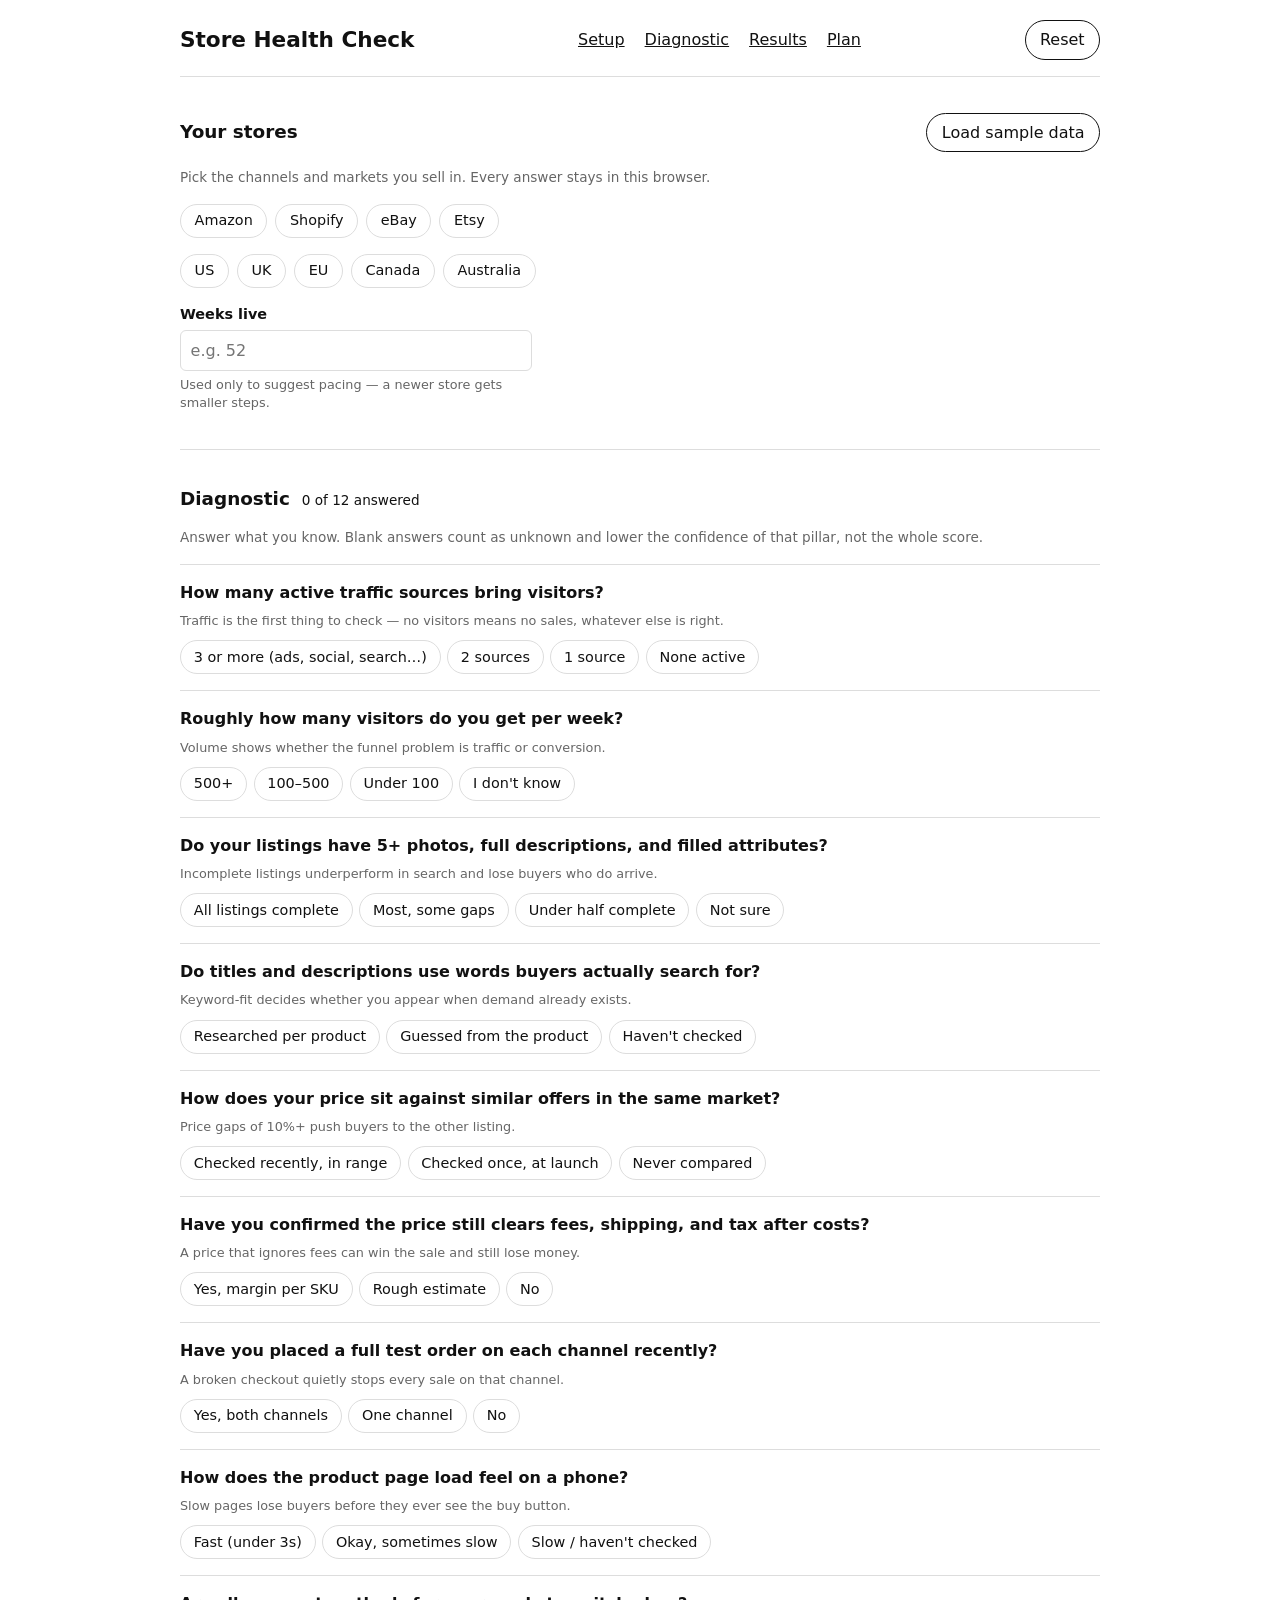
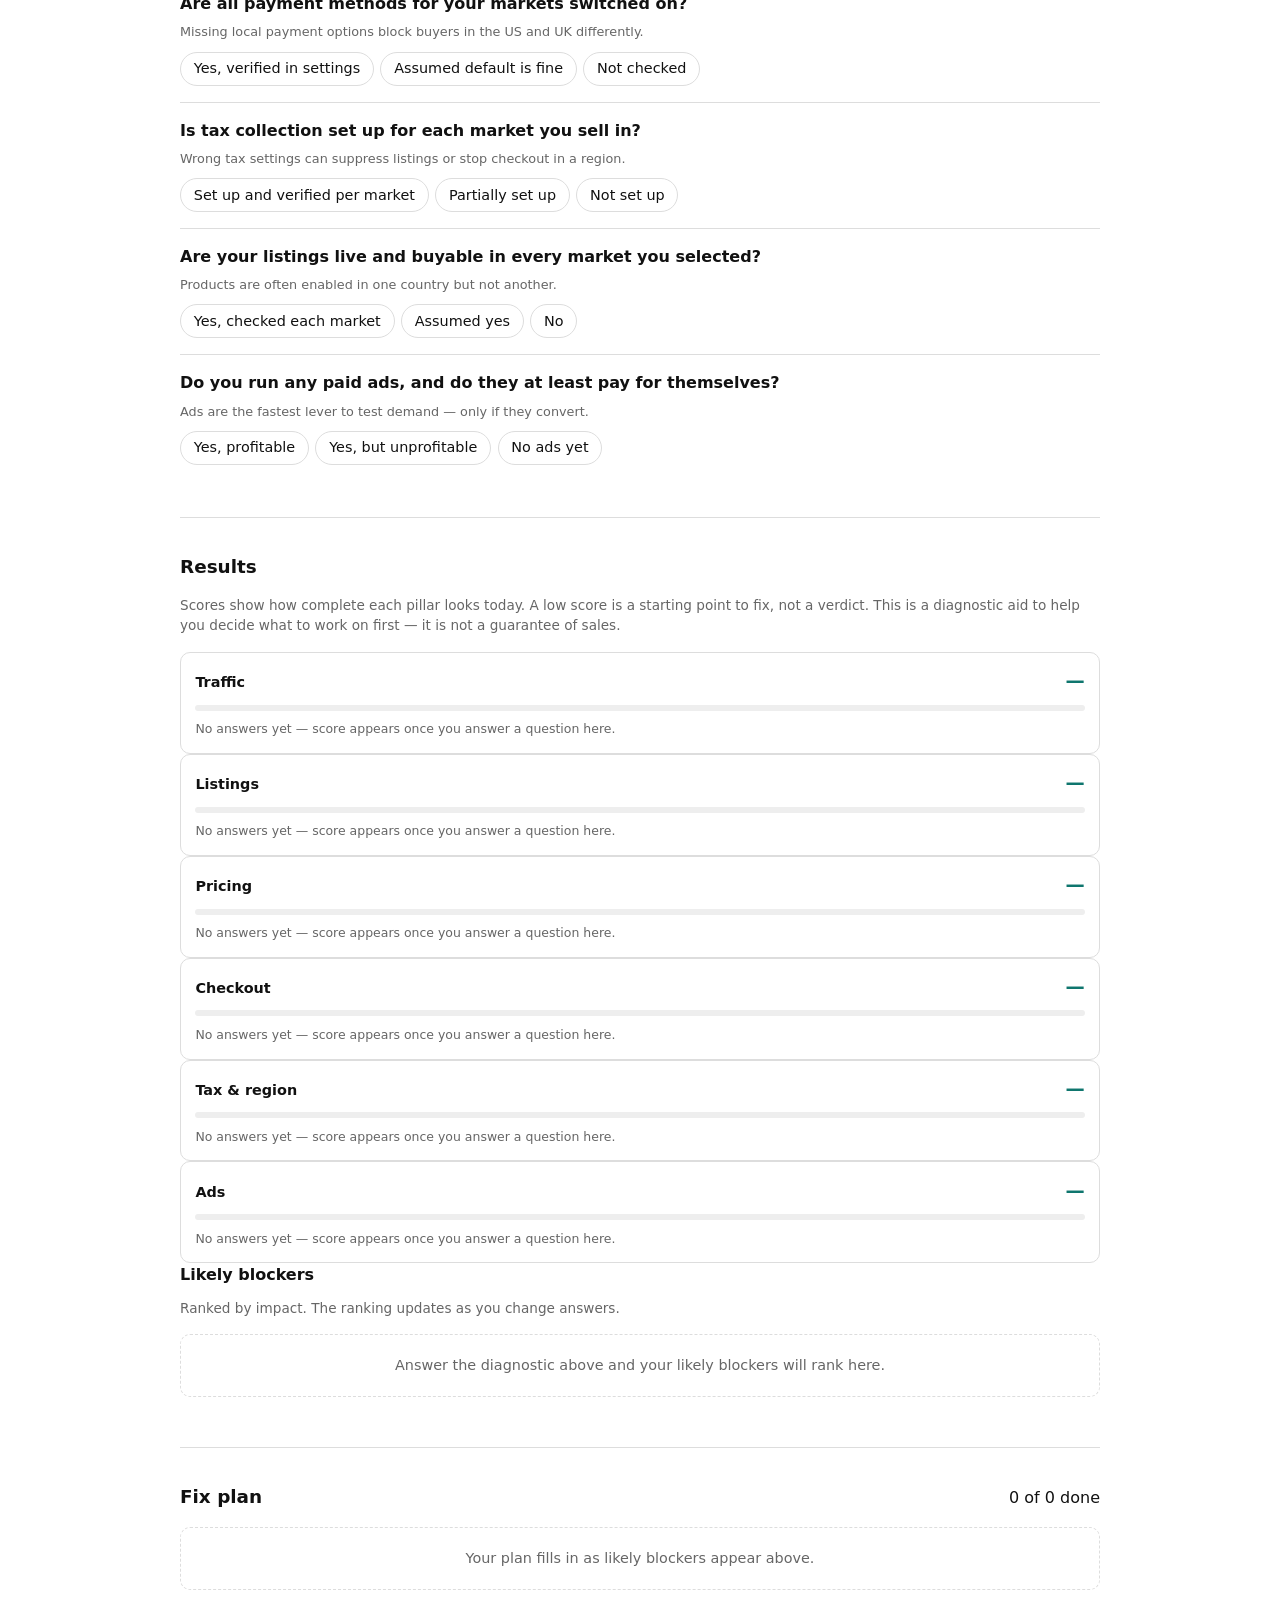
==== DEMOBUILD-4/index.html @ e0e3b39b "Publish DEMOBUILD-4 store diagnostics app" ====
<!doctype html>
<html lang="en">
<head>
  <meta charset="utf-8">
  <meta name="viewport" content="width=device-width, initial-scale=1">
  <meta name="theme-color" content="#ffffff">
  <title>Store Health Check</title>
  <link rel="stylesheet" href="style.css">
</head>
<body>
  <header>
    <div class="top">
      <h1>Store Health Check</h1>
      <nav aria-label="Sections">
        <a href="#setup">Setup</a>
        <a href="#survey">Diagnostic</a>
        <a href="#results">Results</a>
        <a href="#plan">Plan</a>
      </nav>
      <button id="resetButton" type="button">Reset</button>
    </div>
  </header>

  <main>
    <section id="setup">
      <div class="section-head">
        <h2>Your stores</h2>
        <button id="sampleButton" type="button">Load sample data</button>
      </div>
      <p class="note">Pick the channels and markets you sell in. Every answer stays in this browser.</p>
      <div class="chips" id="channelChips" role="group" aria-label="Channels"></div>
      <div class="chips" id="marketChips" role="group" aria-label="Markets"></div>
      <div class="field">
        <label for="weeksLive">Weeks live</label>
        <input id="weeksLive" type="number" min="0" max="520" step="1" placeholder="e.g. 52">
        <p class="hint" id="weeksHint"></p>
      </div>
    </section>

    <section id="survey">
      <div class="section-head">
        <h2>Diagnostic <span id="progressLabel"></span></h2>
      </div>
      <p class="note">Answer what you know. Blank answers count as unknown and lower the confidence of that pillar, not the whole score.</p>
      <div id="questionList"></div>
    </section>

    <section id="results">
      <div class="section-head">
        <h2>Results</h2>
        <span id="overallWrap"></span>
      </div>
      <p class="note">Scores show how complete each pillar looks today. A low score is a starting point to fix, not a verdict. This is a diagnostic aid to help you decide what to work on first — it is not a guarantee of sales.</p>
      <div id="pillarGrid"></div>
      <h3>Likely blockers</h3>
      <p class="note">Ranked by impact. The ranking updates as you change answers.</p>
      <div id="blockerList"></div>
    </section>

    <section id="plan">
      <div class="section-head">
        <h2>Fix plan</h2>
        <span id="planProgress"></span>
      </div>
      <div id="planList"></div>
    </section>
  </main>

  <dialog id="resetDialog">
    <form method="dialog">
      <h3>Clear everything?</h3>
      <p>This removes your channels, answers, scores, and checklist progress from this browser.</p>
      <div class="dialog-actions">
        <button value="cancel" type="submit">Keep my data</button>
        <button value="confirm" class="primary" type="submit">Clear all</button>
      </div>
    </form>
  </dialog>

  <script src="app.js"></script>
</body>
</html>
---- DEMOBUILD-4/style.css ----
:root {
  --black: #111;
  --white: #fff;
  --accent: #0f766e;
  --line: #ddd;
  --muted: #666;
}

* { box-sizing: border-box; }

html { scroll-behavior: smooth; }

body {
  margin: 0 auto;
  max-width: 960px;
  padding: 0 1.25rem 4rem;
  background: var(--white);
  color: var(--black);
  font-family: system-ui, -apple-system, sans-serif;
  line-height: 1.45;
}

header {
  padding: 1.25rem 0 1rem;
  border-bottom: 1px solid var(--line);
  position: sticky;
  top: 0;
  background: var(--white);
  z-index: 2;
}

.top {
  display: flex;
  align-items: center;
  justify-content: space-between;
  gap: 1rem;
  flex-wrap: wrap;
}

h1 { margin: 0; font-size: 1.35rem; }

nav { display: flex; gap: 1.25rem; flex-wrap: wrap; }

nav a { color: var(--black); }

button {
  font: inherit;
  border: 1px solid var(--black);
  background: var(--white);
  color: var(--black);
  padding: 0.45rem 0.9rem;
  border-radius: 999px;
  cursor: pointer;
}

button.primary { background: var(--accent); border-color: var(--accent); color: var(--white); }

button:hover { opacity: 0.85; }

section { padding: 2.25rem 0; border-bottom: 1px solid var(--line); scroll-margin-top: 5.5rem; }

h2 { margin: 0; font-size: 1.15rem; }

h2 span { font-size: 0.85rem; font-weight: 400; margin-left: 0.35rem; }

h3 { margin: 0 0 0.75rem; font-size: 1rem; }

.section-head {
  display: flex;
  align-items: center;
  justify-content: space-between;
  gap: 1rem;
  margin-bottom: 1rem;
  flex-wrap: wrap;
}

.note { margin: 0 0 1rem; font-size: 0.85rem; color: var(--muted); }

.chips { display: flex; gap: 0.5rem; flex-wrap: wrap; margin-bottom: 1rem; }

.chip {
  display: inline-flex;
  align-items: center;
  gap: 0.35rem;
  border: 1px solid var(--line);
  border-radius: 999px;
  padding: 0.35rem 0.85rem;
  cursor: pointer;
  font-size: 0.9rem;
  background: var(--white);
}

.chip.on { border-color: var(--accent); color: var(--accent); font-weight: 600; }

.field { max-width: 22rem; }

label { display: block; font-weight: 600; font-size: 0.9rem; margin-bottom: 0.3rem; }

input[type="number"] {
  font: inherit;
  width: 100%;
  padding: 0.5rem 0.6rem;
  border: 1px solid var(--line);
  border-radius: 6px;
}

.hint { font-size: 0.8rem; color: var(--muted); margin: 0.3rem 0 0; }

.question {
  border-top: 1px solid var(--line);
  padding: 1rem 0;
}

.question p { margin: 0 0 0.5rem; font-weight: 600; }

.question .why { font-weight: 400; font-size: 0.8rem; color: var(--muted); margin: 0 0 0.6rem; }

.options { display: flex; gap: 0.4rem; flex-wrap: wrap; }

.opt {
  border: 1px solid var(--line);
  background: var(--white);
  border-radius: 999px;
  padding: 0.35rem 0.8rem;
  cursor: pointer;
  font-size: 0.9rem;
}

.opt.on { border-color: var(--accent); background: var(--accent); color: var(--white); }

.pillars { display: grid; grid-template-columns: repeat(auto-fit, minmax(200px, 1fr)); gap: 1rem; }

.pillar {
  border: 1px solid var(--line);
  border-radius: 10px;
  padding: 0.9rem;
}

.pillar-top { display: flex; justify-content: space-between; align-items: baseline; gap: 0.5rem; }

.pillar-top h4 { margin: 0; font-size: 0.9rem; }

.pillar-top .score { font-size: 1.2rem; font-weight: 700; color: var(--accent); }

.bar { height: 6px; border-radius: 3px; background: #eee; margin: 0.6rem 0; overflow: hidden; }

.bar i { display: block; height: 100%; background: var(--accent); border-radius: 3px; }

.pillar .why { font-size: 0.78rem; color: var(--muted); margin: 0; }

.blocker {
  border: 1px solid var(--line);
  border-radius: 10px;
  padding: 0.9rem;
  margin-bottom: 0.75rem;
}

.blocker-head { display: flex; justify-content: space-between; gap: 0.5rem; align-items: baseline; }

.blocker-head h4 { margin: 0; font-size: 0.95rem; }

.impact {
  font-size: 0.75rem;
  font-weight: 700;
  color: var(--white);
  background: var(--accent);
  border-radius: 999px;
  padding: 0.15rem 0.55rem;
  white-space: nowrap;
}

.blocker .why { font-size: 0.85rem; color: var(--muted); margin: 0.4rem 0 0; }

.action {
  display: flex;
  gap: 0.55rem;
  align-items: flex-start;
  border-top: 1px dashed var(--line);
  margin-top: 0.7rem;
  padding-top: 0.7rem;
  cursor: pointer;
}

.action input { margin-top: 0.25rem; accent-color: var(--accent); }

.action .text { font-size: 0.88rem; }

.action.done .text { text-decoration: line-through; color: var(--muted); }

.plan-item {
  border-top: 1px solid var(--line);
  padding: 0.85rem 0;
  display: flex;
  gap: 0.6rem;
  align-items: flex-start;
}

.plan-item input { margin-top: 0.3rem; accent-color: var(--accent); }

.plan-item .text { font-size: 0.92rem; }

.plan-item.done .text { text-decoration: line-through; color: var(--muted); }

.overall { font-size: 1.1rem; font-weight: 700; }

dialog {
  border: 1px solid var(--line);
  border-radius: 12px;
  padding: 1.5rem;
  max-width: 22rem;
  width: 90%;
}

dialog::backdrop { background: rgba(0, 0, 0, 0.4); }

dialog h3 { margin: 0 0 0.5rem; }

dialog p { margin: 0 0 1rem; font-size: 0.9rem; color: var(--muted); }

.dialog-actions { display: flex; justify-content: flex-end; gap: 0.5rem; }

.empty {
  border: 1px dashed var(--line);
  border-radius: 10px;
  padding: 1.25rem;
  text-align: center;
  font-size: 0.9rem;
  color: var(--muted);
}

@media (max-width: 560px) {
  body { padding: 0 1rem 3rem; }
  section { padding: 1.75rem 0; }
  .pillars { grid-template-columns: 1fr 1fr; }
  nav { gap: 0.9rem; font-size: 0.9rem; }
}
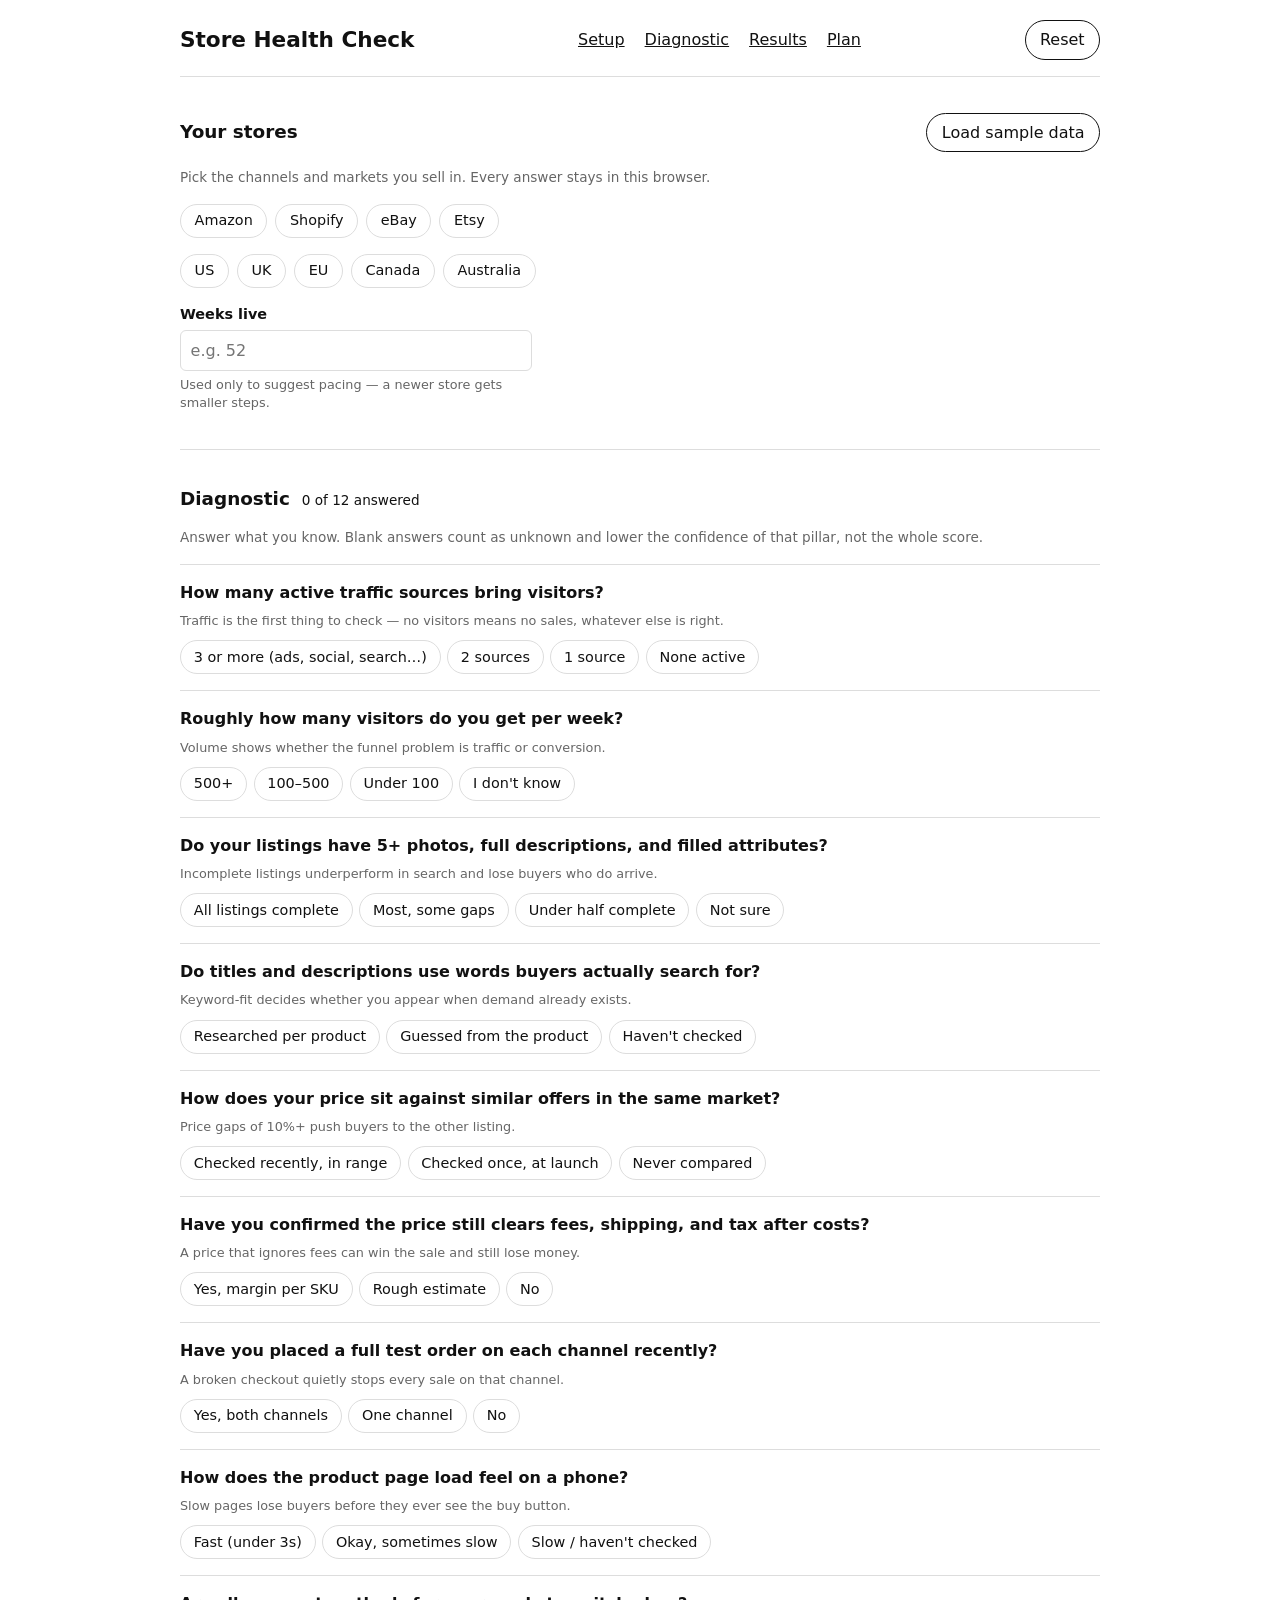
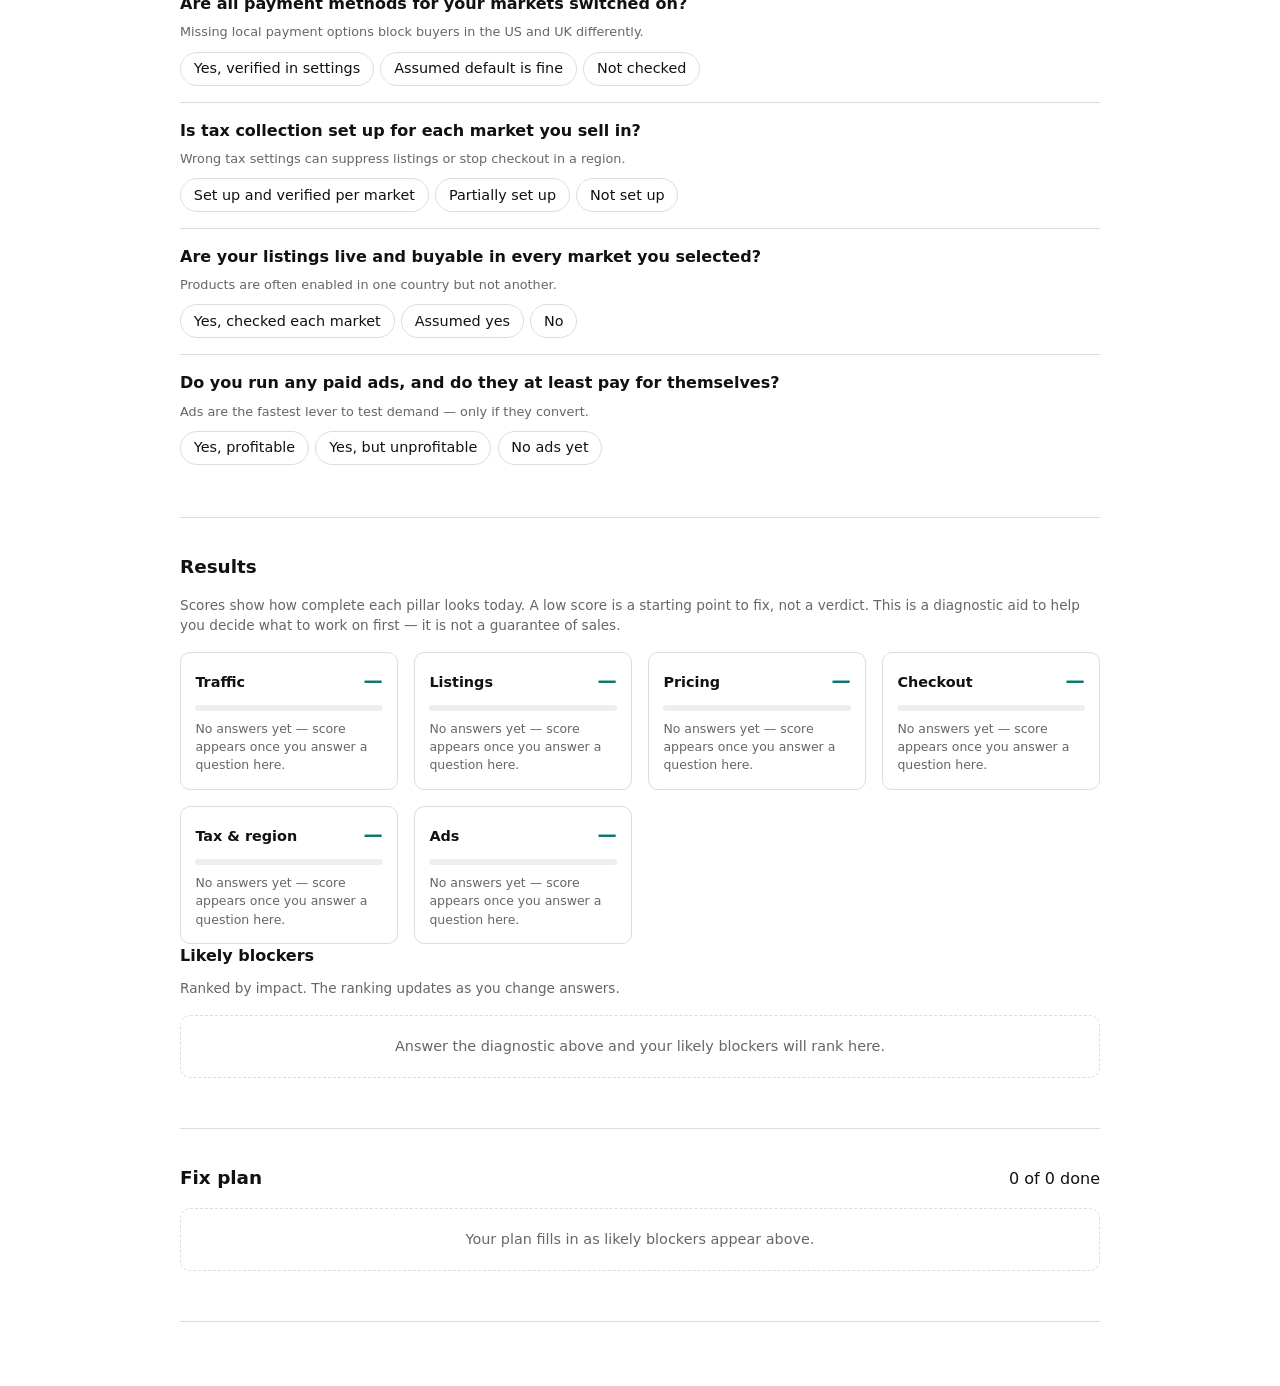
==== commit 4ed4cf5b: "deploy DEMOBUILD-4 2026-09-23T05:00:58Z" ====
--- a/DEMOBUILD-4/index.html
+++ b/DEMOBUILD-4/index.html
@@ -4,6 +4,8 @@
   <meta charset="utf-8">
   <meta name="viewport" content="width=device-width, initial-scale=1">
   <meta name="theme-color" content="#ffffff">
+  <meta name="description" content="A simple, private store-health diagnostic for multi-channel sellers. No signup required.">
+  <link rel="icon" href="data:image/svg+xml,%3Csvg xmlns='http://www.w3.org/2000/svg' viewBox='0 0 100 100'%3E%3Ctext y='.9em' font-size='90'%3E%F0%9F%8F%AC%3C/text%3E%3C/svg%3E">
   <title>Store Health Check</title>
   <link rel="stylesheet" href="style.css">
 </head>
@@ -51,7 +53,7 @@
         <span id="overallWrap"></span>
       </div>
       <p class="note">Scores show how complete each pillar looks today. A low score is a starting point to fix, not a verdict. This is a diagnostic aid to help you decide what to work on first — it is not a guarantee of sales.</p>
-      <div id="pillarGrid"></div>
+      <div id="pillarGrid" class="pillars"></div>
       <h3>Likely blockers</h3>
       <p class="note">Ranked by impact. The ranking updates as you change answers.</p>
       <div id="blockerList"></div>
--- a/DEMOBUILD-4/style.css
+++ b/DEMOBUILD-4/style.css
@@ -42,6 +42,11 @@
 nav { display: flex; gap: 1.25rem; flex-wrap: wrap; }
 
 nav a { color: var(--black); }
+
+*:focus-visible {
+  outline: 2px solid var(--accent);
+  outline-offset: 2px;
+}
 
 button {
   font: inherit;
